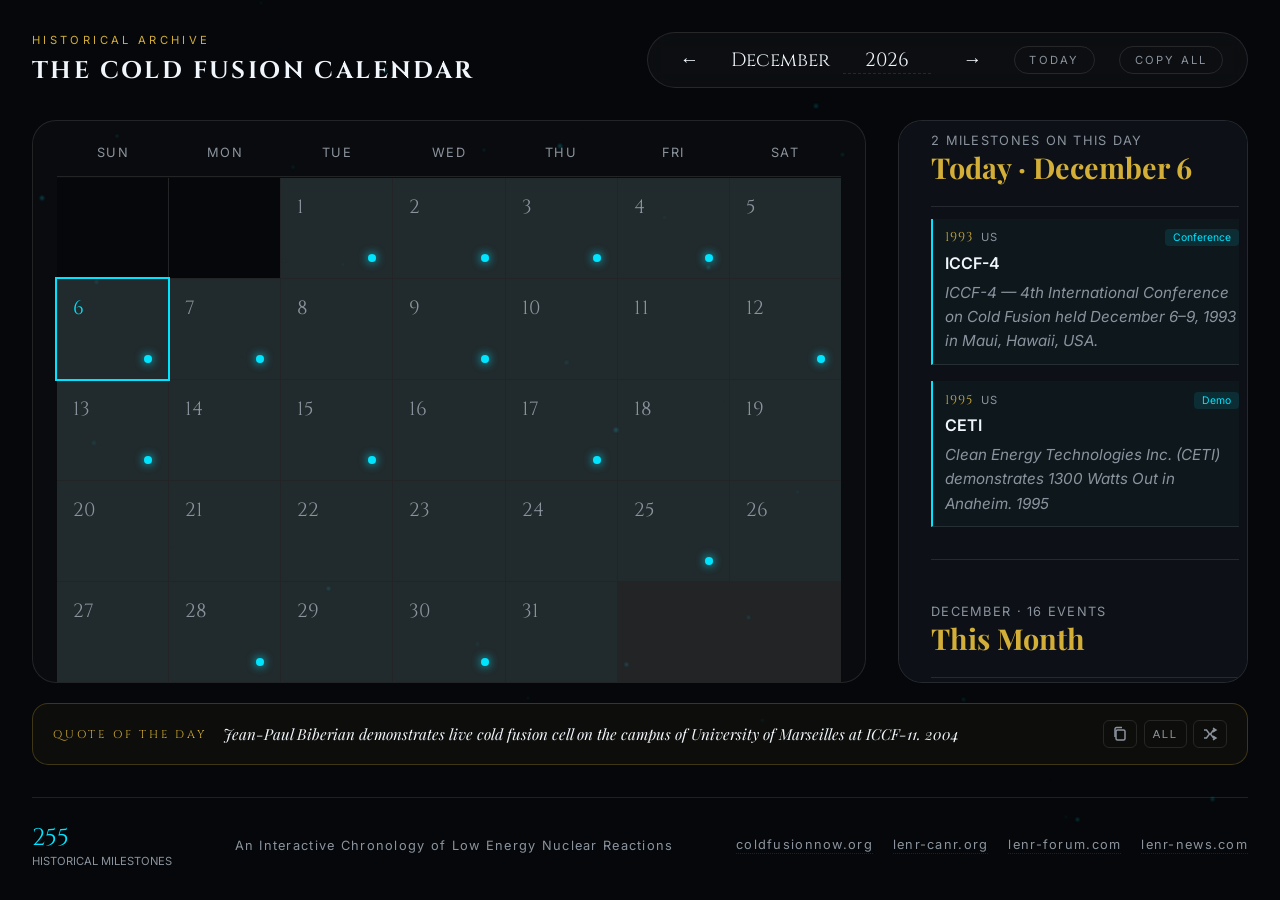
==== index.html @ 4a08aaa5 "Initial commit: The Cold Fusion Calendar - 255 historical milestones merged from original deployment" ====
<!DOCTYPE html>
<html lang="en">
<head>
    <meta charset="UTF-8">
    <meta name="viewport" content="width=device-width, initial-scale=1.0">
    <title>The Cold Fusion Calendar | Milestones of Energy History</title>
    <meta name="description" content="An interactive calendar documenting the monumental milestones of Cold Fusion and energy science.">
    <link rel="preconnect" href="https://fonts.googleapis.com">
    <link rel="preconnect" href="https://fonts.gstatic.com" crossorigin>
    <link href="https://fonts.googleapis.com/css2?family=Cinzel:wght@400;700&family=Inter:wght@300;400;600&family=Playfair+Display:ital,wght@0,400;0,700;1,400&display=swap" rel="stylesheet">
    <link rel="stylesheet" href="style.css">
</head>
<body>
    <div id="app">
        <header class="main-header">
            <div class="logo-area">
                <span class="label">Historical Archive</span>
                <h1>THE COLD FUSION CALENDAR</h1>
            </div>
            <div class="controls">
                <button id="prevMonth" class="nav-btn" title="Previous month">&larr;</button>
                <div class="current-period">
                    <span id="monthDisplay">January</span>
                    <input id="yearInput" type="number" min="-3000" max="3000" step="1" value="2013" aria-label="Year">
                </div>
                <button id="nextMonth" class="nav-btn" title="Next month">&rarr;</button>
                <button id="todayBtn" class="nav-btn today-btn" title="Jump to today">Today</button>
                <button id="copyAllBtn" class="nav-btn today-btn" title="Copy every event to clipboard for pasting into an LLM">Copy All</button>
            </div>
        </header>

        <main class="calendar-container">
            <div class="calendar-wrapper">
                <div class="days-of-week">
                    <div>Sun</div><div>Mon</div><div>Tue</div><div>Wed</div><div>Thu</div><div>Fri</div><div>Sat</div>
                </div>
                <div id="calendarGrid" class="calendar-grid"></div>
            </div>

            <aside class="event-details" id="eventDetails"></aside>
        </main>

        <section class="quote-strip" id="quoteStrip" title="Click to draw another quote">
            <div class="quote-label">Quote of the Day</div>
            <div class="quote-text" id="quoteText">…</div>
            <div class="quote-actions">
                <button id="quoteCopyBtn" class="quote-icon" title="Copy this quote">
                    <svg width="16" height="16" viewBox="0 0 16 16" fill="none" stroke="currentColor" stroke-width="1.5"><rect x="4" y="4" width="9" height="10" rx="1.5"/><path d="M3 11V3a1.5 1.5 0 0 1 1.5-1.5H10"/></svg>
                </button>
                <button id="quoteCopyAllBtn" class="quote-icon quote-copyall" title="Copy all quotes">All</button>
                <button id="quoteShuffleBtn" class="quote-icon" title="Draw another quote">
                    <svg width="16" height="16" viewBox="0 0 16 16" fill="none" stroke="currentColor" stroke-width="1.5"><path d="M2 4h2.5l3 4-3 4H2M14 4h-2.5l-3 4 3 4H14M11 2l3 2-3 2M11 10l3 2-3 2"/></svg>
                </button>
            </div>
        </section>

        <footer class="main-footer">
            <div class="stats">
                <div class="stat-item">
                    <span class="val" id="eventCount">0</span>
                    <span class="lab">Historical Milestones</span>
                </div>
            </div>
            <div class="signature">
                An Interactive Chronology of Low Energy Nuclear Reactions
            </div>
            <nav class="footer-links">
                <a href="http://coldfusionnow.org" target="_blank" rel="noopener noreferrer">coldfusionnow.org</a>
                <a href="http://lenr-canr.org" target="_blank" rel="noopener noreferrer">lenr-canr.org</a>
                <a href="http://lenr-forum.com" target="_blank" rel="noopener noreferrer">lenr-forum.com</a>
                <a href="http://lenr-news.com" target="_blank" rel="noopener noreferrer">lenr-news.com</a>
            </nav>
        </footer>
    </div>

    <div class="bg-fx">
        <div class="particle-container" id="particles"></div>
    </div>

    <script type="module" src="main.js"></script>
</body>
</html>
---- style.css ----
:root {
    --bg-color: #05070a;
    --card-bg: #0d1117;
    --accent-color: #00e5ff;
    --accent-secondary: #ff00ff;
    --text-primary: #f0f6fc;
    --text-secondary: #8b949e;
    --border-color: rgba(255, 255, 255, 0.1);
    --gold: #d4af37;
    --transition: all 0.4s cubic-bezier(0.16, 1, 0.3, 1);
}

* {
    margin: 0;
    padding: 0;
    box-sizing: border-box;
}

body {
    background-color: var(--bg-color);
    color: var(--text-primary);
    font-family: 'Inter', sans-serif;
    overflow-x: hidden;
    min-height: 100vh;
}

#app {
    position: relative;
    z-index: 10;
    display: flex;
    flex-direction: column;
    height: 100vh;
    padding: 2rem;
}

/* Header */
.main-header {
    display: flex;
    justify-content: space-between;
    align-items: center;
    margin-bottom: 2rem;
}

.logo-area .label {
    text-transform: uppercase;
    letter-spacing: 0.3em;
    font-size: 0.7rem;
    color: var(--gold);
    display: block;
    margin-bottom: 0.5rem;
}

.logo-area h1 {
    font-family: 'Cinzel', serif;
    font-weight: 700;
    font-size: 1.5rem;
    letter-spacing: 0.1em;
}

.controls {
    display: flex;
    align-items: center;
    gap: 1.5rem;
    background: rgba(255, 255, 255, 0.03);
    padding: 0.5rem 1.5rem;
    border-radius: 50px;
    border: 1px solid var(--border-color);
    backdrop-filter: blur(10px);
}

.current-period {
    font-family: 'Cinzel', serif;
    font-size: 1.2rem;
    min-width: 180px;
    text-align: center;
}

.nav-btn {
    background: none;
    border: none;
    color: var(--text-primary);
    cursor: pointer;
    font-size: 1.2rem;
    padding: 0.5rem;
    transition: var(--transition);
}

.nav-btn:hover {
    color: var(--accent-color);
    transform: scale(1.2);
}

/* Calendar Container */
.calendar-container {
    display: grid;
    grid-template-columns: 1fr 350px;
    gap: 2rem;
    flex: 1;
}

.calendar-wrapper {
    background: rgba(255, 255, 255, 0.02);
    border-radius: 1.5rem;
    border: 1px solid var(--border-color);
    padding: 1.5rem;
    display: flex;
    flex-direction: column;
}

.days-of-week {
    display: grid;
    grid-template-columns: repeat(7, 1fr);
    text-align: center;
    padding-bottom: 1rem;
    border-bottom: 1px solid var(--border-color);
    color: var(--text-secondary);
    font-size: 0.8rem;
    text-transform: uppercase;
    letter-spacing: 0.1em;
}

.calendar-grid {
    display: grid;
    grid-template-columns: repeat(7, 1fr);
    grid-auto-rows: 1fr;
    flex: 1;
    gap: 1px;
    background: var(--border-color);
    margin-top: 1px;
}

.day-cell {
    background: var(--bg-color);
    padding: 1rem;
    position: relative;
    min-height: 100px;
    transition: var(--transition);
    cursor: default;
}

.day-cell.active {
    background: rgba(0, 229, 255, 0.03);
    cursor: pointer;
}

.day-cell.active:hover {
    background: rgba(0, 229, 255, 0.1);
}

.day-cell .day-num {
    font-family: 'Cinzel', serif;
    font-size: 1.2rem;
    color: var(--text-secondary);
}

.day-cell.today .day-num {
    color: var(--accent-color);
}

.day-cell.has-events .event-marker {
    position: absolute;
    bottom: 1rem;
    right: 1rem;
    width: 8px;
    height: 8px;
    background: var(--accent-color);
    border-radius: 50%;
    box-shadow: 0 0 10px var(--accent-color);
}

.day-cell.selected {
    outline: 2px solid var(--accent-color);
    z-index: 2;
}

/* Sidebar Details */
.event-details {
    background: var(--card-bg);
    border-radius: 1.5rem;
    border: 1px solid var(--border-color);
    padding: 2rem;
    overflow-y: auto;
    position: relative;
}

.empty-state {
    height: 100%;
    display: flex;
    flex-direction: column;
    justify-content: center;
    align-items: center;
    text-align: center;
    color: var(--text-secondary);
    font-size: 0.9rem;
}

.fusion-ring {
    width: 60px;
    height: 60px;
    border: 2px solid var(--accent-color);
    border-radius: 50%;
    margin-bottom: 1.5rem;
    position: relative;
    animation: rotate 4s linear infinite;
}

.fusion-ring::before {
    content: '';
    position: absolute;
    top: -5px;
    left: 50%;
    width: 10px;
    height: 10px;
    background: var(--accent-color);
    border-radius: 50%;
    box-shadow: 0 0 15px var(--accent-color);
}

@keyframes rotate {
    from { transform: rotate(0deg); }
    to { transform: rotate(360deg); }
}

.detail-header {
    margin-bottom: 2rem;
}

.detail-header h3 {
    font-family: 'Playfair Display', serif;
    font-size: 1.8rem;
    margin-bottom: 0.5rem;
    color: var(--gold);
}

.detail-header .meta {
    font-size: 0.8rem;
    text-transform: uppercase;
    letter-spacing: 0.1em;
    color: var(--text-secondary);
}

.event-card {
    margin-bottom: 1rem;
    padding: 0.65rem 0 0.65rem 0.75rem;
    border-left: 2px solid transparent;
    border-bottom: 1px solid var(--border-color);
    animation: slideUp 0.6s cubic-bezier(0.16, 1, 0.3, 1) forwards;
}
.event-card .taxonomy { margin-bottom: 0.35rem; }
.event-card .name { margin-bottom: 0.25rem; }

@keyframes slideUp {
    from { opacity: 0; transform: translateY(20px); }
    to { opacity: 1; transform: translateY(0); }
}

.event-card .taxonomy {
    font-size: 0.7rem;
    color: var(--accent-color);
    background: rgba(0, 229, 255, 0.1);
    padding: 2px 8px;
    border-radius: 4px;
    display: inline-block;
    margin-bottom: 0.8rem;
}

.event-card .name {
    font-weight: 600;
    margin-bottom: 0.5rem;
    font-size: 1rem;
}

.event-card .blurb {
    font-size: 0.95rem;
    line-height: 1.6;
    color: var(--text-secondary);
    font-style: italic;
}

.event-card .year {
    display: block;
    margin-top: 1rem;
    font-family: 'Cinzel', serif;
    font-size: 1.2rem;
    color: var(--gold);
}

/* Footer */
.main-footer {
    display: flex;
    justify-content: space-between;
    align-items: center;
    margin-top: 2rem;
    border-top: 1px solid var(--border-color);
    padding-top: 1.5rem;
}

.stats .stat-item {
    display: flex;
    flex-direction: column;
}

.stats .val {
    font-family: 'Cinzel', serif;
    font-size: 1.5rem;
    color: var(--accent-color);
}

.stats .lab {
    font-size: 0.7rem;
    text-transform: uppercase;
    color: var(--text-secondary);
}

.signature {
    font-size: 0.8rem;
    color: var(--text-secondary);
    letter-spacing: 0.1em;
}

/* Particles Background */
.bg-fx {
    position: fixed;
    top: 0;
    left: 0;
    width: 100%;
    height: 100%;
    z-index: 1;
    pointer-events: none;
}

.particle {
    position: absolute;
    background: var(--accent-color);
    border-radius: 50%;
    opacity: 0.2;
    filter: blur(1px);
}

/* Responsive */
@media (max-width: 1024px) {
    .calendar-container {
        grid-template-columns: 1fr;
    }
    .event-details {
        height: 300px;
    }
}

@media (max-width: 600px) {
    #app {
        padding: 1rem;
    }
    .main-header {
        flex-direction: column;
        gap: 1rem;
        align-items: flex-start;
    }
    .day-cell {
        min-height: 60px;
        padding: 0.5rem;
    }
    .day-num {
        font-size: 0.9rem;
    }
}

/* ----- Improvements: year input, today btn, panel sections, highlight ----- */
#yearInput {
    background: transparent;
    border: none;
    border-bottom: 1px dashed var(--border-color);
    color: var(--text-primary);
    font-family: 'Cinzel', serif;
    font-size: 1.2rem;
    width: 5.5rem;
    text-align: center;
    padding: 0 0.25rem;
    margin-left: 0.5rem;
    outline: none;
    -moz-appearance: textfield;
}
#yearInput:focus {
    border-bottom-color: var(--accent-color);
    color: var(--accent-color);
}
#yearInput::-webkit-outer-spin-button,
#yearInput::-webkit-inner-spin-button { -webkit-appearance: none; margin: 0; }

.today-btn {
    font-family: 'Inter', sans-serif;
    font-size: 0.7rem;
    letter-spacing: 0.2em;
    text-transform: uppercase;
    border: 1px solid var(--border-color);
    border-radius: 50px;
    padding: 0.35rem 0.9rem;
    color: var(--text-secondary);
    transition: var(--transition);
}
.today-btn:hover {
    color: var(--accent-color);
    border-color: var(--accent-color);
}
#copyAllBtn { min-width: 6.5rem; text-align: center; }

.event-details {
    overflow-y: auto;
    padding-right: 0.5rem;
}
.panel-section {
    margin-bottom: 2rem;
    padding-bottom: 1rem;
    border-bottom: 1px solid var(--border-color);
}
.panel-section:last-child { border-bottom: none; }
.panel-section .detail-header {
    position: sticky;
    top: -1px;
    background: var(--card-bg);
    padding: 0.75rem 0;
    margin-bottom: 0.75rem;
    border-bottom: 1px solid var(--border-color);
    z-index: 3;
}
.event-details { padding-top: 0; }

.event-card.highlight {
    border-left-color: var(--accent-color);
    background: rgba(0, 229, 255, 0.025);
}

.event-card .card-head {
    display: flex;
    flex-wrap: wrap;
    align-items: baseline;
    gap: 0.5rem;
    margin-bottom: 0.4rem;
    font-size: 0.7rem;
}
.event-card .date-chip {
    color: var(--gold);
    font-family: 'Cinzel', serif;
    letter-spacing: 0.08em;
    font-size: 0.8rem;
    background: none;
    padding: 0;
    text-transform: none;
}
.event-card .card-head .origin {
    color: var(--text-secondary);
    font-size: 0.7rem;
    letter-spacing: 0.1em;
}
.event-card .card-head .taxonomy {
    margin-left: auto;
    margin-bottom: 0;
    font-size: 0.65rem;
}

.muted { color: var(--text-secondary); font-size: 0.85rem; padding: 0.5rem 0; }

/* ----- Layout fix: constrain grid children so calendar grid doesn't stretch ----- */
.calendar-container { min-height: 0; }
.calendar-wrapper, .event-details { min-height: 0; max-height: 100%; }

.event-card .blurb a {
    color: var(--accent-color);
    text-decoration: none;
    border-bottom: 1px dotted var(--accent-color);
    transition: var(--transition);
}
.event-card .blurb a:hover {
    color: var(--gold);
    border-bottom-color: var(--gold);
}

/* ----- Quote of the Day strip ----- */
.quote-strip {
    margin-top: 1.25rem;
    padding: 1rem 1.25rem;
    background: rgba(212, 175, 55, 0.04);
    border: 1px solid rgba(212, 175, 55, 0.25);
    border-radius: 1rem;
    display: grid;
    grid-template-columns: auto 1fr auto;
    gap: 1rem;
    align-items: center;
    cursor: default;
}
.quote-label {
    font-family: 'Cinzel', serif;
    font-size: 0.7rem;
    letter-spacing: 0.25em;
    text-transform: uppercase;
    color: var(--gold);
    white-space: nowrap;
}
.quote-text {
    font-family: 'Playfair Display', serif;
    font-style: italic;
    font-size: 0.95rem;
    line-height: 1.5;
    color: var(--text-primary);
    cursor: pointer;
}
.quote-text:hover { color: var(--accent-color); }
.quote-actions { display: flex; gap: 0.4rem; }
.quote-icon {
    background: transparent;
    border: 1px solid var(--border-color);
    color: var(--text-secondary);
    border-radius: 6px;
    padding: 0.3rem 0.5rem;
    cursor: pointer;
    display: inline-flex;
    align-items: center;
    justify-content: center;
    min-width: 2rem;
    font-size: 0.7rem;
    letter-spacing: 0.15em;
    text-transform: uppercase;
    transition: var(--transition);
}
.quote-icon:hover { color: var(--accent-color); border-color: var(--accent-color); }
.quote-icon.copied { color: var(--gold); border-color: var(--gold); }
.quote-icon.copied::after {
    content: '✓';
    margin-left: 0.25rem;
    font-size: 0.85rem;
}

.footer-links {
    display: flex;
    gap: 1.25rem;
    flex-wrap: wrap;
    align-items: center;
}
.footer-links a {
    color: var(--text-secondary);
    text-decoration: none;
    font-size: 0.8rem;
    letter-spacing: 0.1em;
    border-bottom: 1px dotted var(--border-color);
    padding-bottom: 1px;
    transition: var(--transition);
}
.footer-links a:hover {
    color: var(--accent-color);
    border-bottom-color: var(--accent-color);
}
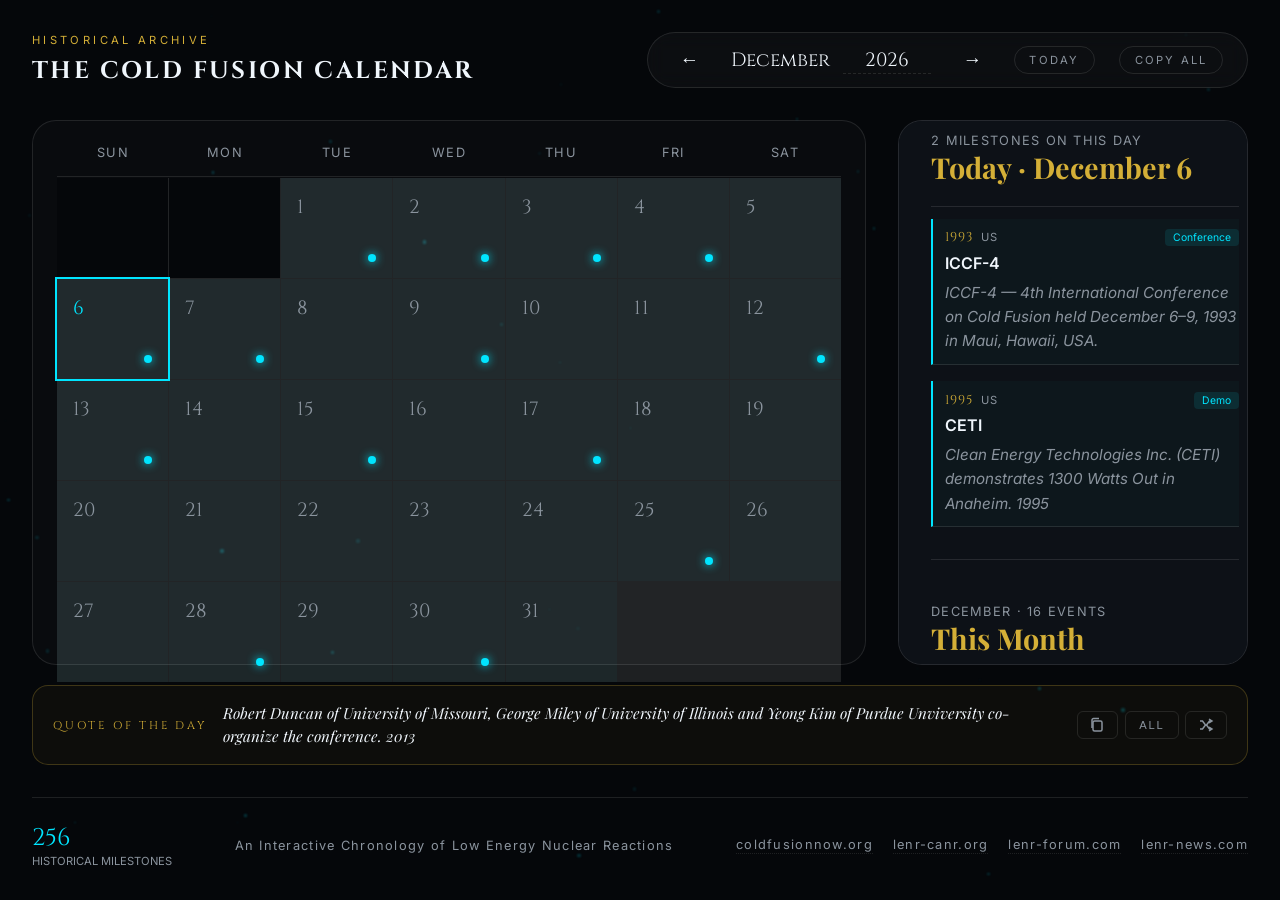
==== commit dc534466: "Add OG/Twitter meta tags, favicon, apple-touch-icon, og-image - New 1200x630 og-cf-calendar.png matc" ====
--- a/index.html
+++ b/index.html
@@ -4,7 +4,27 @@
     <meta charset="UTF-8">
     <meta name="viewport" content="width=device-width, initial-scale=1.0">
     <title>The Cold Fusion Calendar | Milestones of Energy History</title>
-    <meta name="description" content="An interactive calendar documenting the monumental milestones of Cold Fusion and energy science.">
+    <meta name="description" content="An interactive chronology of Low Energy Nuclear Reactions and energy science — 256+ milestones from antiquity to ICCF-27, navigable by month and year.">
+
+    <link rel="icon" href="favicon.ico">
+    <link rel="apple-touch-icon" href="assets/apple-touch-icon.png">
+
+    <!-- Open Graph -->
+    <meta property="og:title" content="The Cold Fusion Calendar">
+    <meta property="og:description" content="An interactive chronology of Low Energy Nuclear Reactions and energy science — 256+ milestones from antiquity to ICCF-27, navigable by month and year.">
+    <meta property="og:type" content="website">
+    <meta property="og:url" content="https://www.lackluster.org/cf/">
+    <meta property="og:image" content="https://www.lackluster.org/cf/assets/og-cf-calendar.png">
+    <meta property="og:image:width" content="1200">
+    <meta property="og:image:height" content="630">
+    <meta property="og:site_name" content="Lackluster">
+
+    <!-- Twitter Card -->
+    <meta name="twitter:card" content="summary_large_image">
+    <meta name="twitter:title" content="The Cold Fusion Calendar">
+    <meta name="twitter:description" content="256+ cold fusion / LENR milestones from antiquity to ICCF-27. Click any day for that day's anniversaries.">
+    <meta name="twitter:image" content="https://www.lackluster.org/cf/assets/og-cf-calendar.png">
+
     <link rel="preconnect" href="https://fonts.googleapis.com">
     <link rel="preconnect" href="https://fonts.gstatic.com" crossorigin>
     <link href="https://fonts.googleapis.com/css2?family=Cinzel:wght@400;700&family=Inter:wght@300;400;600&family=Playfair+Display:ital,wght@0,400;0,700;1,400&display=swap" rel="stylesheet">
--- a/style.css
+++ b/style.css
@@ -529,6 +529,10 @@
     margin-left: 0.25rem;
     font-size: 0.85rem;
 }
+/* Fixed widths so the buttons don't reflow when the ✓ glyph is appended on copy. */
+.quote-copyall { min-width: 3.4rem; }
+#quoteCopyBtn { min-width: 2.6rem; }
+#quoteShuffleBtn { min-width: 2.6rem; }
 
 .footer-links {
     display: flex;
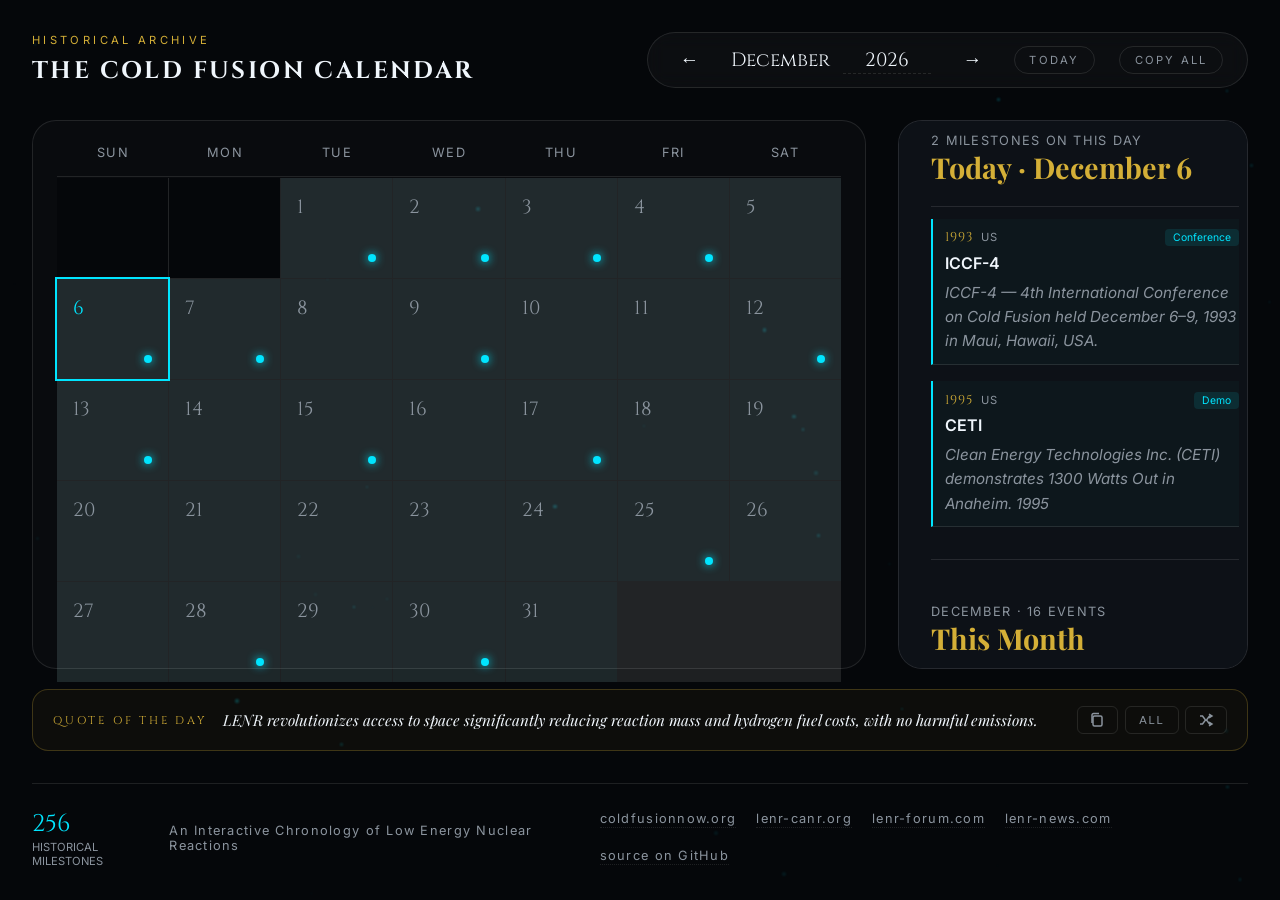
==== commit cc5f88c3: "Add GitHub repo link to footer Co-Authored-By: Claude Opus 4.7 (1M context) <noreply@anthropic.com>" ====
--- a/index.html
+++ b/index.html
@@ -89,6 +89,7 @@
                 <a href="http://lenr-canr.org" target="_blank" rel="noopener noreferrer">lenr-canr.org</a>
                 <a href="http://lenr-forum.com" target="_blank" rel="noopener noreferrer">lenr-forum.com</a>
                 <a href="http://lenr-news.com" target="_blank" rel="noopener noreferrer">lenr-news.com</a>
+                <a href="https://github.com/esaruoho/ColdFusionCalendar" target="_blank" rel="noopener noreferrer">source on GitHub</a>
             </nav>
         </footer>
     </div>
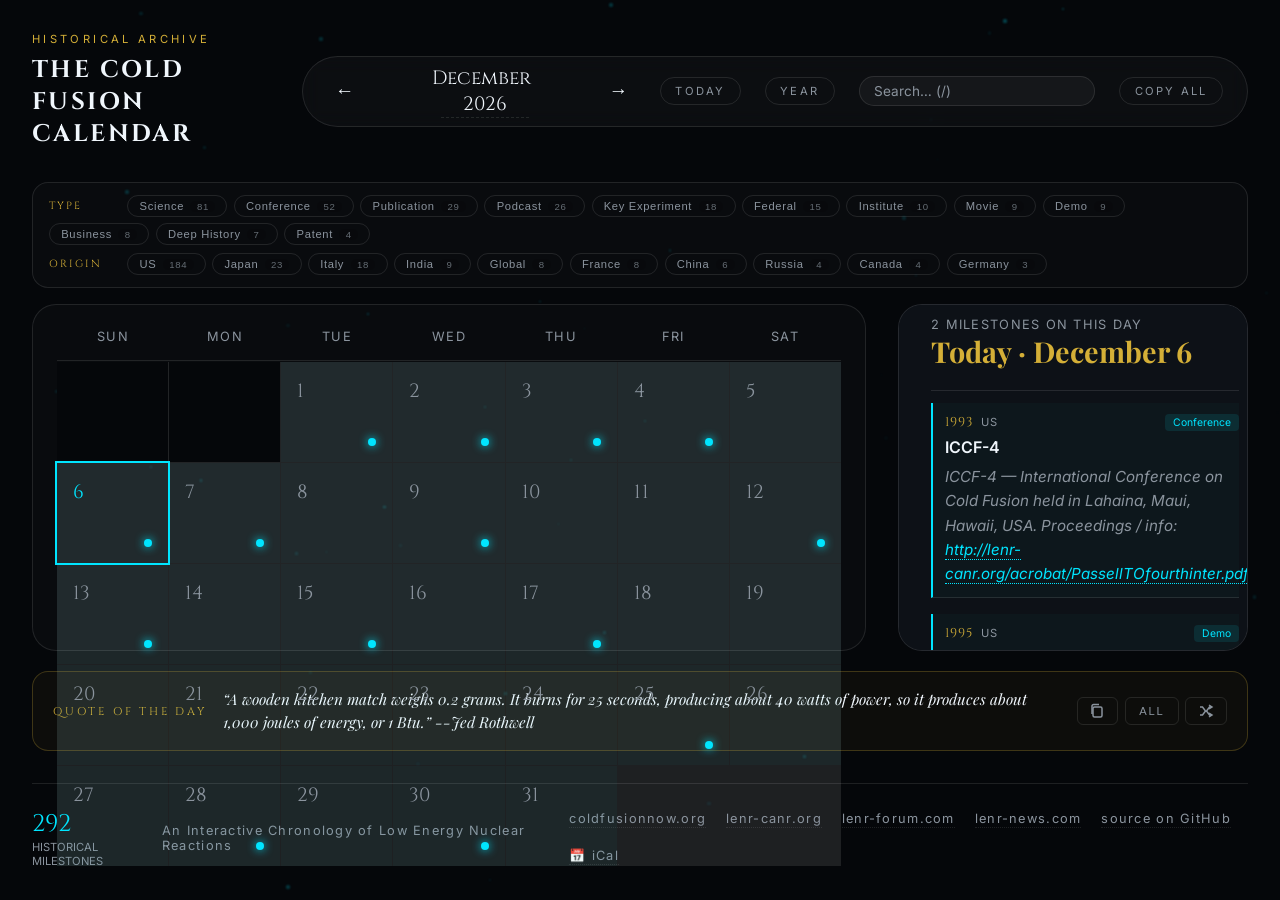
==== commit 97059ce0: "Phase 1 (UX wins) + iCal feed UX: - Search box (filters all panels live, dims non-matching grid mark" ====
--- a/index.html
+++ b/index.html
@@ -38,16 +38,20 @@
                 <h1>THE COLD FUSION CALENDAR</h1>
             </div>
             <div class="controls">
-                <button id="prevMonth" class="nav-btn" title="Previous month">&larr;</button>
+                <button id="prevMonth" class="nav-btn" title="Previous month (←)">&larr;</button>
                 <div class="current-period">
                     <span id="monthDisplay">January</span>
                     <input id="yearInput" type="number" min="-3000" max="3000" step="1" value="2013" aria-label="Year">
                 </div>
-                <button id="nextMonth" class="nav-btn" title="Next month">&rarr;</button>
-                <button id="todayBtn" class="nav-btn today-btn" title="Jump to today">Today</button>
+                <button id="nextMonth" class="nav-btn" title="Next month (→)">&rarr;</button>
+                <button id="todayBtn" class="nav-btn today-btn" title="Jump to today (T)">Today</button>
+                <button id="viewToggleBtn" class="nav-btn today-btn" title="Toggle year-grid view (Y)">Year</button>
+                <input id="searchBox" type="search" placeholder="Search… (/)" aria-label="Search events">
                 <button id="copyAllBtn" class="nav-btn today-btn" title="Copy every event to clipboard for pasting into an LLM">Copy All</button>
             </div>
         </header>
+
+        <div id="filterChips" class="filter-chips"></div>
 
         <main class="calendar-container">
             <div class="calendar-wrapper">
@@ -57,7 +61,9 @@
                 <div id="calendarGrid" class="calendar-grid"></div>
             </div>
 
-            <aside class="event-details" id="eventDetails"></aside>
+            <aside class="event-details" id="eventDetails">
+                <div id="panelHandle" class="panel-handle" title="Drag to close"></div>
+            </aside>
         </main>
 
         <section class="quote-strip" id="quoteStrip" title="Click to draw another quote">
@@ -90,6 +96,7 @@
                 <a href="http://lenr-forum.com" target="_blank" rel="noopener noreferrer">lenr-forum.com</a>
                 <a href="http://lenr-news.com" target="_blank" rel="noopener noreferrer">lenr-news.com</a>
                 <a href="https://github.com/esaruoho/ColdFusionCalendar" target="_blank" rel="noopener noreferrer">source on GitHub</a>
+                <a href="calendar.ics" title="Subscribe in your calendar app — yearly recurring anniversaries">📅 iCal</a>
             </nav>
         </footer>
     </div>
--- a/style.css
+++ b/style.css
@@ -553,3 +553,257 @@
     color: var(--accent-color);
     border-bottom-color: var(--accent-color);
 }
+
+/* ================================================================
+   Phase 1 — Search, filter chips, year-grid view, mobile bottom-sheet
+   ================================================================ */
+
+#searchBox {
+    background: rgba(255,255,255,0.04);
+    border: 1px solid var(--border-color);
+    border-radius: 50px;
+    padding: 0.4rem 0.9rem;
+    color: var(--text-primary);
+    font-family: 'Inter', sans-serif;
+    font-size: 0.85rem;
+    min-width: 12rem;
+    outline: none;
+    transition: var(--transition);
+}
+#searchBox:focus { border-color: var(--accent-color); background: rgba(0,229,255,0.08); }
+#searchBox::placeholder { color: var(--text-secondary); }
+
+.filter-chips {
+    display: flex;
+    flex-direction: column;
+    gap: 0.5rem;
+    margin-bottom: 1rem;
+    padding: 0.75rem 1rem;
+    background: rgba(255,255,255,0.02);
+    border: 1px solid var(--border-color);
+    border-radius: 1rem;
+}
+.chip-group {
+    display: flex;
+    flex-wrap: wrap;
+    align-items: center;
+    gap: 0.4rem;
+}
+.chip-label {
+    font-family: 'Cinzel', serif;
+    font-size: 0.65rem;
+    letter-spacing: 0.2em;
+    text-transform: uppercase;
+    color: var(--gold);
+    margin-right: 0.5rem;
+    min-width: 4rem;
+}
+.chip {
+    background: transparent;
+    border: 1px solid var(--border-color);
+    border-radius: 50px;
+    padding: 0.25rem 0.7rem;
+    color: var(--text-secondary);
+    font-size: 0.7rem;
+    letter-spacing: 0.06em;
+    cursor: pointer;
+    display: inline-flex;
+    align-items: center;
+    gap: 0.4rem;
+    transition: var(--transition);
+}
+.chip:hover { color: var(--accent-color); border-color: var(--accent-color); }
+.chip.active {
+    color: var(--bg-color);
+    background: var(--accent-color);
+    border-color: var(--accent-color);
+}
+.chip-count {
+    font-size: 0.6rem;
+    opacity: 0.7;
+    background: rgba(0,0,0,0.25);
+    padding: 0 0.4rem;
+    border-radius: 50px;
+}
+.chip.active .chip-count { background: rgba(255,255,255,0.3); color: var(--bg-color); opacity: 1; }
+
+.filter-status {
+    font-size: 0.75rem;
+    color: var(--accent-color);
+    margin-bottom: 1rem;
+    padding: 0.4rem 0.6rem;
+    background: rgba(0,229,255,0.05);
+    border-left: 2px solid var(--accent-color);
+}
+
+.day-cell.has-events.dimmed .event-marker {
+    background: var(--text-secondary);
+    box-shadow: none;
+    opacity: 0.3;
+}
+
+/* Year-grid view */
+body.view-year .days-of-week { display: none; }
+.calendar-grid.year-grid {
+    grid-template-columns: repeat(4, 1fr);
+    grid-auto-rows: auto;
+    gap: 0.5rem;
+    background: transparent;
+    margin-top: 0;
+    overflow-y: auto;
+}
+.mini-month {
+    background: rgba(255,255,255,0.02);
+    border: 1px solid var(--border-color);
+    border-radius: 0.5rem;
+    padding: 0.5rem;
+    min-height: 0;
+}
+.mini-month-head {
+    font-family: 'Cinzel', serif;
+    font-size: 0.85rem;
+    color: var(--gold);
+    margin-bottom: 0.4rem;
+    cursor: pointer;
+    text-align: center;
+    letter-spacing: 0.1em;
+}
+.mini-month-head:hover { color: var(--accent-color); }
+.mini-grid {
+    display: grid;
+    grid-template-columns: repeat(7, 1fr);
+    gap: 1px;
+}
+.mini-day {
+    aspect-ratio: 1;
+    background: rgba(255,255,255,0.02);
+    border-radius: 2px;
+    cursor: pointer;
+    transition: background 0.15s;
+}
+.mini-day.has-events {
+    background: var(--accent-color);
+    box-shadow: 0 0 4px rgba(0,229,255,0.5);
+}
+.mini-day.today { outline: 1px solid var(--gold); }
+.mini-day:hover { background: var(--gold); }
+
+/* Person page */
+.person-page {
+    padding: 2rem 1rem;
+    text-align: left;
+}
+.back-btn {
+    background: transparent;
+    border: 1px solid var(--border-color);
+    color: var(--text-secondary);
+    padding: 0.4rem 0.9rem;
+    border-radius: 50px;
+    font-size: 0.75rem;
+    cursor: pointer;
+    margin-bottom: 1.5rem;
+    letter-spacing: 0.1em;
+    transition: var(--transition);
+}
+.back-btn:hover { color: var(--accent-color); border-color: var(--accent-color); }
+.person-name {
+    font-family: 'Cinzel', serif;
+    font-size: 2rem;
+    color: var(--gold);
+    margin-bottom: 0.5rem;
+}
+.person-page .meta {
+    font-size: 0.8rem;
+    color: var(--text-secondary);
+    text-transform: uppercase;
+    letter-spacing: 0.15em;
+}
+body.view-person .calendar-wrapper { background: transparent; border: none; }
+body.view-person .days-of-week { display: none; }
+.person-link {
+    color: inherit;
+    text-decoration: none;
+    border-bottom: 1px dotted transparent;
+}
+.person-link:hover { color: var(--accent-color); border-bottom-color: var(--accent-color); }
+
+/* Panel handle (mobile bottom-sheet) */
+.panel-handle {
+    display: none;
+    width: 60px;
+    height: 5px;
+    background: var(--border-color);
+    border-radius: 50px;
+    margin: 0.5rem auto 1rem;
+    cursor: grab;
+}
+.panel-handle:active { cursor: grabbing; }
+
+/* Mobile responsive — bottom-sheet pattern */
+@media (max-width: 768px) {
+    #app { padding: 0.75rem; height: 100vh; height: 100dvh; }
+    .main-header { flex-direction: column; align-items: stretch; gap: 0.75rem; margin-bottom: 0.75rem; }
+    .logo-area h1 { font-size: 1.1rem; }
+    .logo-area .label { font-size: 0.6rem; }
+    .controls {
+        flex-wrap: wrap;
+        gap: 0.5rem;
+        padding: 0.5rem 0.75rem;
+        border-radius: 1rem;
+    }
+    #yearInput { width: 4.5rem; font-size: 1rem; }
+    .current-period { min-width: 0; font-size: 1rem; }
+    #searchBox { flex: 1; min-width: 8rem; font-size: 0.95rem; }
+    .filter-chips { padding: 0.5rem; }
+    .chip-label { min-width: auto; margin-right: 0; }
+    .chip { font-size: 0.65rem; padding: 0.2rem 0.5rem; }
+
+    .calendar-container {
+        grid-template-columns: 1fr;
+        gap: 0;
+        flex: 1;
+        min-height: 0;
+    }
+    .calendar-wrapper { padding: 0.75rem; min-height: 0; }
+    .day-cell { min-height: 44px; padding: 0.4rem; }
+    .day-cell .day-num { font-size: 0.9rem; }
+
+    .event-details {
+        position: fixed;
+        left: 0; right: 0; bottom: 0;
+        max-height: 75vh;
+        height: 75vh;
+        max-width: 100%;
+        z-index: 100;
+        transform: translateY(calc(100% - 4rem));
+        transition: transform 0.3s cubic-bezier(0.16, 1, 0.3, 1);
+        border-radius: 1.25rem 1.25rem 0 0;
+        border-top: 1px solid var(--accent-color);
+        box-shadow: 0 -8px 24px rgba(0,0,0,0.6);
+        padding: 0;
+        overflow-y: auto;
+    }
+    body.panel-open .event-details { transform: translateY(0); }
+    .panel-handle { display: block; position: sticky; top: 0; z-index: 5; }
+    .event-details > .panel-section:first-of-type,
+    .event-details > .filter-status { padding: 0 1rem; }
+    .event-details > section { padding: 0 1rem 1rem; }
+
+    .quote-strip {
+        grid-template-columns: 1fr;
+        gap: 0.5rem;
+        padding: 0.75rem;
+        margin-bottom: 4rem;
+    }
+    .quote-actions { justify-content: flex-end; }
+
+    .main-footer {
+        flex-direction: column;
+        align-items: flex-start;
+        gap: 0.75rem;
+    }
+    .footer-links { font-size: 0.75rem; gap: 0.75rem; }
+
+    /* Year grid: 2 cols on phone */
+    .calendar-grid.year-grid { grid-template-columns: repeat(2, 1fr); }
+}
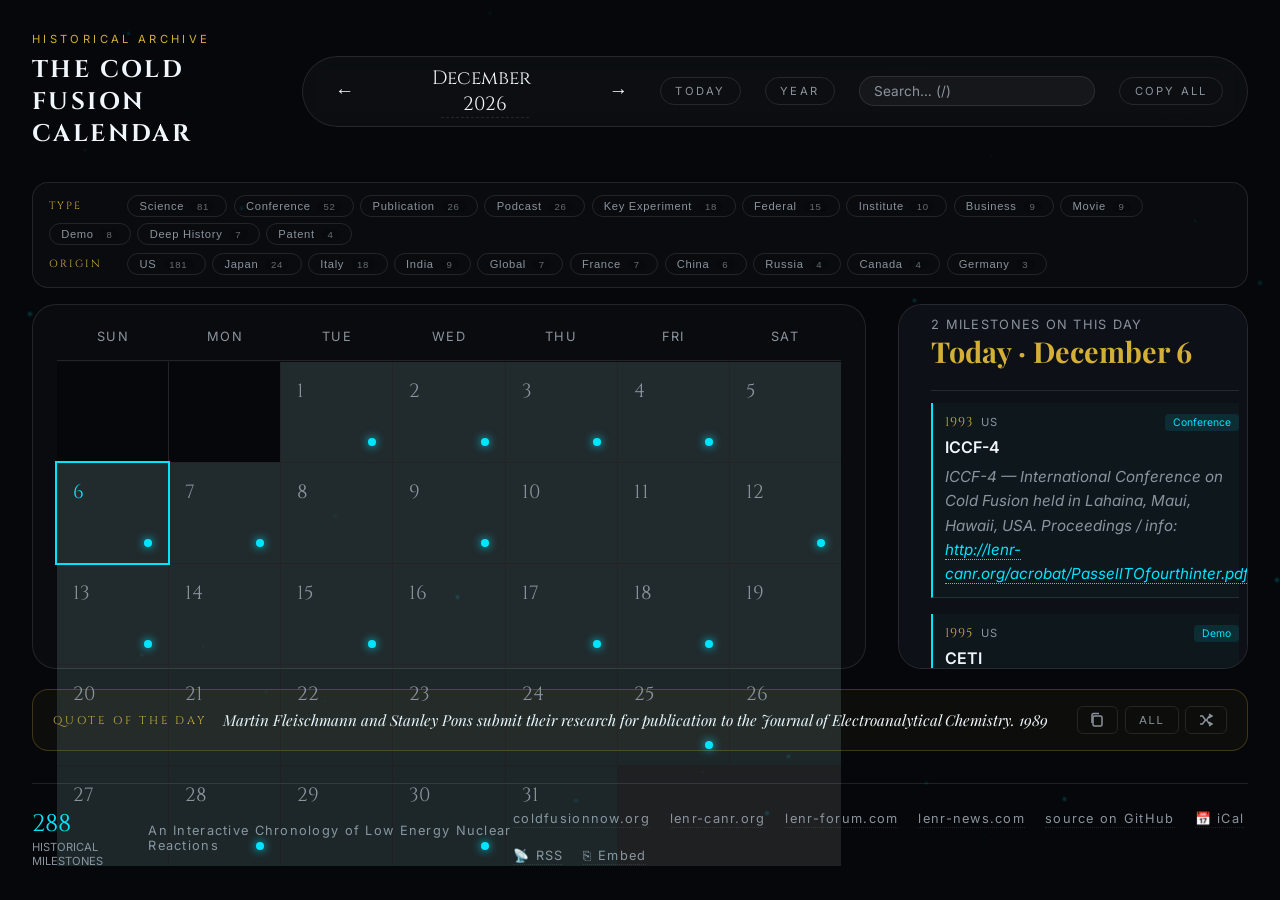
==== commit 3a96a7d3: "Phase 2.2 + 2.3 + 3.2 + 3.3 + 3.4 + 4.1 + 4.2 + 4.3 + 4.4 CONTENT - 2.2: Add Mitsubishi Estate / Cle" ====
--- a/index.html
+++ b/index.html
@@ -97,6 +97,8 @@
                 <a href="http://lenr-news.com" target="_blank" rel="noopener noreferrer">lenr-news.com</a>
                 <a href="https://github.com/esaruoho/ColdFusionCalendar" target="_blank" rel="noopener noreferrer">source on GitHub</a>
                 <a href="calendar.ics" title="Subscribe in your calendar app — yearly recurring anniversaries">📅 iCal</a>
+                <a href="feed.xml" title="RSS feed of upcoming anniversaries">📡 RSS</a>
+                <a href="embed.html" title="Embed Today in Cold Fusion History on your site">⎘ Embed</a>
             </nav>
         </footer>
     </div>
--- a/style.css
+++ b/style.css
@@ -807,3 +807,44 @@
     /* Year grid: 2 cols on phone */
     .calendar-grid.year-grid { grid-template-columns: repeat(2, 1fr); }
 }
+
+/* ================================================================
+   Print stylesheet — clean printable monthly pages
+   ================================================================ */
+@media print {
+    @page { size: A4; margin: 1.5cm; }
+    body { background: white; color: black; }
+    #app { padding: 0; height: auto; max-width: 100%; }
+    .bg-fx, .controls .nav-btn, #copyAllBtn, #viewToggleBtn, #searchBox,
+    #yearInput, .filter-chips, .quote-strip, .footer-links, .panel-handle { display: none !important; }
+    .main-header { border-bottom: 1px solid #ccc; padding-bottom: 0.5rem; margin-bottom: 1rem; }
+    .logo-area h1 { color: black; font-size: 1.5rem; }
+    .logo-area .label, .current-period { color: black; }
+    #yearInput { display: inline; border: none; background: none; color: black; font-weight: 700; }
+    .calendar-container { display: block; }
+    .calendar-wrapper { background: white; border: 1px solid #ccc; padding: 0.5rem; }
+    .days-of-week { color: black; }
+    .day-cell { background: white !important; border: 1px solid #ddd; min-height: 60px; }
+    .day-cell.today { outline: 2px solid black; }
+    .day-cell.has-events .event-marker { background: black; box-shadow: none; }
+    .day-cell .day-num { color: black; }
+    .event-details {
+        background: white; border: none; padding: 1rem 0;
+        position: static !important; transform: none !important;
+        max-height: none; height: auto;
+    }
+    .event-card {
+        page-break-inside: avoid;
+        background: white !important; border-left: 2px solid #444;
+        color: black;
+    }
+    .event-card .name { color: black; }
+    .event-card .blurb { color: #333; font-style: normal; }
+    .event-card .date-chip { color: #666; }
+    .event-card .taxonomy { color: #444; background: #eee; }
+    .event-card a { color: black; text-decoration: underline; }
+    .event-card a::after { content: " (" attr(href) ")"; font-size: 0.7em; color: #666; }
+    .panel-section .detail-header { background: white; }
+    .detail-header h3 { color: black; }
+    .main-footer { display: none; }
+}
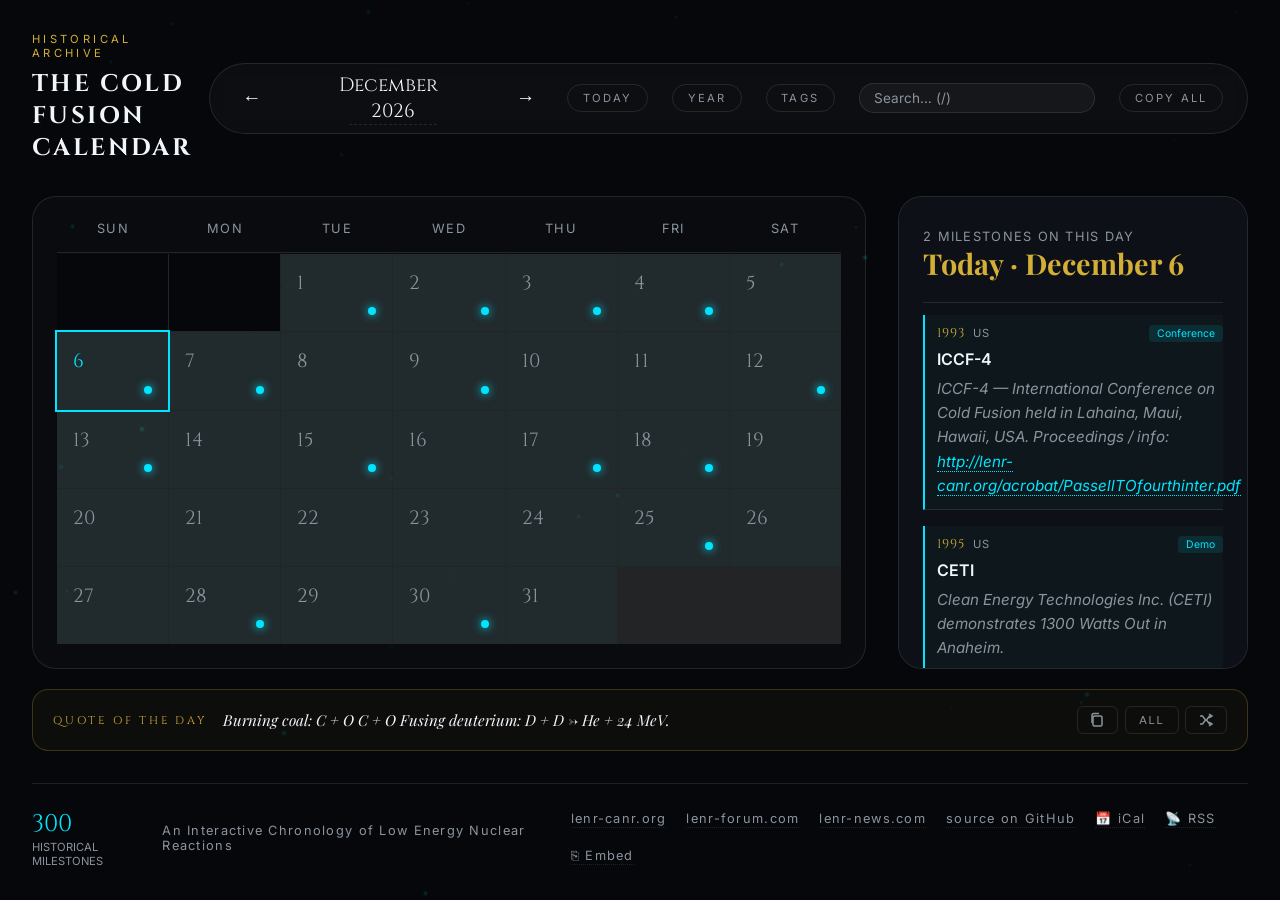
==== commit ee3cc6b4: "local files committed" ====
--- a/index.html
+++ b/index.html
@@ -46,12 +46,13 @@
                 <button id="nextMonth" class="nav-btn" title="Next month (→)">&rarr;</button>
                 <button id="todayBtn" class="nav-btn today-btn" title="Jump to today (T)">Today</button>
                 <button id="viewToggleBtn" class="nav-btn today-btn" title="Toggle year-grid view (Y)">Year</button>
+                <button id="tagsToggleBtn" class="nav-btn today-btn" title="Show / hide Type & Origin filter tags" aria-expanded="false">Tags</button>
                 <input id="searchBox" type="search" placeholder="Search… (/)" aria-label="Search events">
                 <button id="copyAllBtn" class="nav-btn today-btn" title="Copy every event to clipboard for pasting into an LLM">Copy All</button>
             </div>
         </header>
 
-        <div id="filterChips" class="filter-chips"></div>
+        <div id="filterChips" class="filter-chips collapsed"></div>
 
         <main class="calendar-container">
             <div class="calendar-wrapper">
@@ -91,7 +92,6 @@
                 An Interactive Chronology of Low Energy Nuclear Reactions
             </div>
             <nav class="footer-links">
-                <a href="http://coldfusionnow.org" target="_blank" rel="noopener noreferrer">coldfusionnow.org</a>
                 <a href="http://lenr-canr.org" target="_blank" rel="noopener noreferrer">lenr-canr.org</a>
                 <a href="http://lenr-forum.com" target="_blank" rel="noopener noreferrer">lenr-forum.com</a>
                 <a href="http://lenr-news.com" target="_blank" rel="noopener noreferrer">lenr-news.com</a>
--- a/style.css
+++ b/style.css
@@ -30,6 +30,8 @@
     display: flex;
     flex-direction: column;
     height: 100vh;
+    max-width: 1600px;
+    margin: 0 auto;
     padding: 2rem;
 }
 
@@ -93,9 +95,10 @@
 /* Calendar Container */
 .calendar-container {
     display: grid;
-    grid-template-columns: 1fr 350px;
+    grid-template-columns: minmax(0, 1fr) 350px;
     gap: 2rem;
     flex: 1;
+    min-height: 0;
 }
 
 .calendar-wrapper {
@@ -124,6 +127,7 @@
     grid-template-columns: repeat(7, 1fr);
     grid-auto-rows: 1fr;
     flex: 1;
+    min-height: 0;
     gap: 1px;
     background: var(--border-color);
     margin-top: 1px;
@@ -133,7 +137,7 @@
     background: var(--bg-color);
     padding: 1rem;
     position: relative;
-    min-height: 100px;
+    min-height: 0;
     transition: var(--transition);
     cursor: default;
 }
@@ -178,7 +182,7 @@
     background: var(--card-bg);
     border-radius: 1.5rem;
     border: 1px solid var(--border-color);
-    padding: 2rem;
+    padding: 1.5rem;
     overflow-y: auto;
     position: relative;
 }
@@ -244,7 +248,6 @@
     padding: 0.65rem 0 0.65rem 0.75rem;
     border-left: 2px solid transparent;
     border-bottom: 1px solid var(--border-color);
-    animation: slideUp 0.6s cubic-bezier(0.16, 1, 0.3, 1) forwards;
 }
 .event-card .taxonomy { margin-bottom: 0.35rem; }
 .event-card .name { margin-bottom: 0.25rem; }
@@ -406,7 +409,7 @@
 
 .event-details {
     overflow-y: auto;
-    padding-right: 0.5rem;
+    padding: 1.5rem;
 }
 .panel-section {
     margin-bottom: 2rem;
@@ -415,15 +418,11 @@
 }
 .panel-section:last-child { border-bottom: none; }
 .panel-section .detail-header {
-    position: sticky;
-    top: -1px;
     background: var(--card-bg);
-    padding: 0.75rem 0;
+    padding: 0.5rem 0 0.75rem;
     margin-bottom: 0.75rem;
     border-bottom: 1px solid var(--border-color);
-    z-index: 3;
-}
-.event-details { padding-top: 0; }
+}
 
 .event-card.highlight {
     border-left-color: var(--accent-color);
@@ -583,6 +582,13 @@
     border: 1px solid var(--border-color);
     border-radius: 1rem;
 }
+.filter-chips.collapsed {
+    display: none;
+}
+#tagsToggleBtn[aria-expanded="true"] {
+    color: var(--accent-color);
+    border-color: var(--accent-color);
+}
 .chip-group {
     display: flex;
     flex-wrap: wrap;
@@ -741,7 +747,7 @@
 
 /* Mobile responsive — bottom-sheet pattern */
 @media (max-width: 768px) {
-    #app { padding: 0.75rem; height: 100vh; height: 100dvh; }
+    #app { padding: 0.75rem; height: auto; min-height: 100vh; min-height: 100dvh; }
     .main-header { flex-direction: column; align-items: stretch; gap: 0.75rem; margin-bottom: 0.75rem; }
     .logo-area h1 { font-size: 1.1rem; }
     .logo-area .label { font-size: 0.6rem; }
@@ -761,39 +767,27 @@
     .calendar-container {
         grid-template-columns: 1fr;
         gap: 0;
-        flex: 1;
-        min-height: 0;
-    }
-    .calendar-wrapper { padding: 0.75rem; min-height: 0; }
-    .day-cell { min-height: 44px; padding: 0.4rem; }
+        flex: none;
+    }
+    .calendar-wrapper { padding: 0.75rem; }
+    .calendar-grid { flex: none; grid-auto-rows: minmax(56px, auto); }
+    .day-cell { min-height: 56px; padding: 0.4rem; }
     .day-cell .day-num { font-size: 0.9rem; }
 
     .event-details {
-        position: fixed;
-        left: 0; right: 0; bottom: 0;
-        max-height: 75vh;
-        height: 75vh;
-        max-width: 100%;
-        z-index: 100;
-        transform: translateY(calc(100% - 4rem));
-        transition: transform 0.3s cubic-bezier(0.16, 1, 0.3, 1);
-        border-radius: 1.25rem 1.25rem 0 0;
-        border-top: 1px solid var(--accent-color);
-        box-shadow: 0 -8px 24px rgba(0,0,0,0.6);
-        padding: 0;
-        overflow-y: auto;
-    }
-    body.panel-open .event-details { transform: translateY(0); }
-    .panel-handle { display: block; position: sticky; top: 0; z-index: 5; }
-    .event-details > .panel-section:first-of-type,
-    .event-details > .filter-status { padding: 0 1rem; }
-    .event-details > section { padding: 0 1rem 1rem; }
+        position: static;
+        max-height: none;
+        height: auto;
+        margin-top: 1rem;
+        padding: 1rem;
+    }
+    .panel-handle { display: none; }
 
     .quote-strip {
         grid-template-columns: 1fr;
         gap: 0.5rem;
         padding: 0.75rem;
-        margin-bottom: 4rem;
+        margin-bottom: 1rem;
     }
     .quote-actions { justify-content: flex-end; }
 
